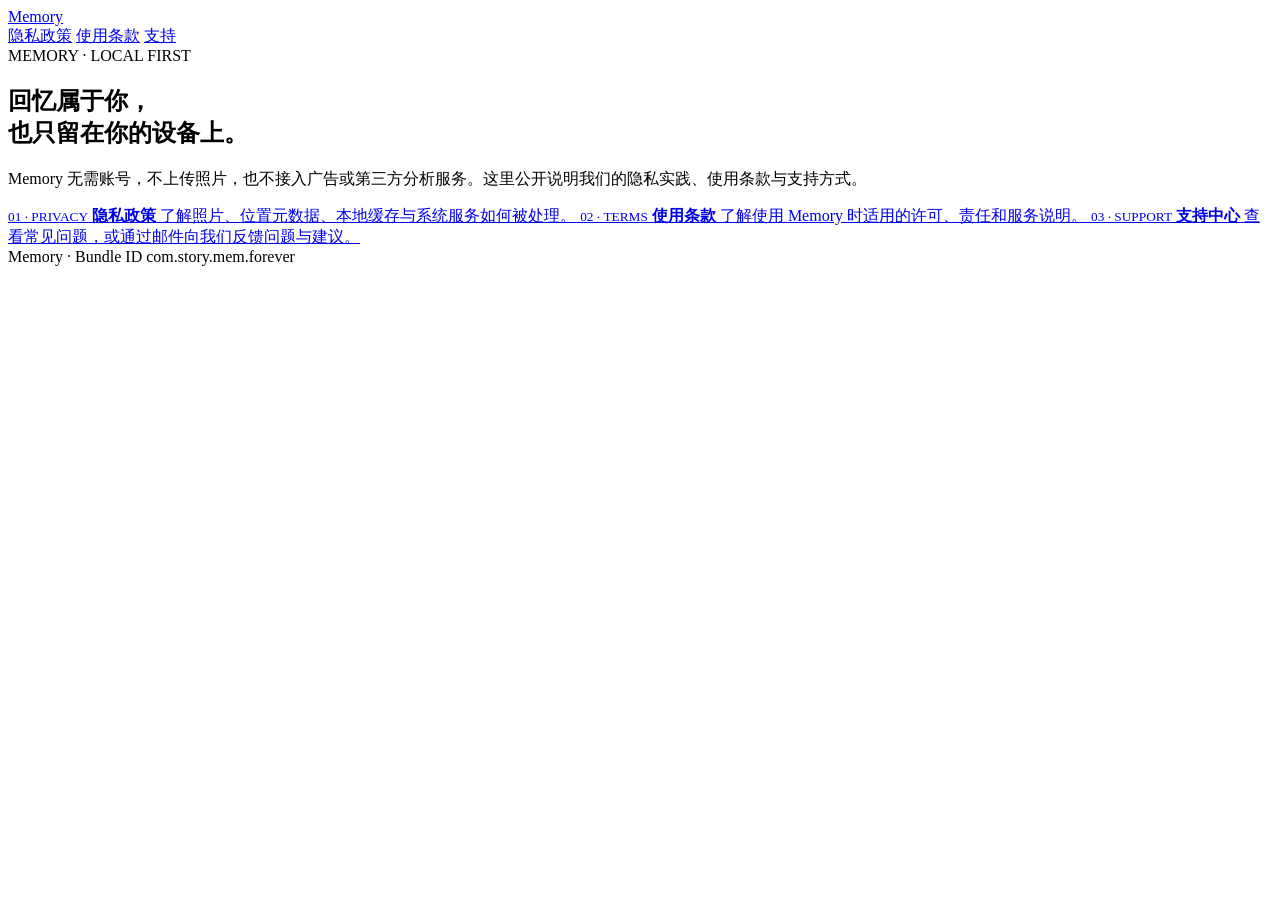
==== docs/index.html @ 9e57f010 "Add Memory legal site: index.html" ====
<!doctype html>
<html lang="zh-Hans">
  <head>
    <meta charset="utf-8" />
    <meta name="viewport" content="width=device-width, initial-scale=1" />
    <meta name="description" content="Memory App 隐私政策、使用条款与支持中心。" />
    <title>Memory · Legal & Support</title>
    <link rel="stylesheet" href="./styles.css" />
  </head>
  <body>
    <header class="site-header shell">
      <a class="brand" href="./"><i class="mark" aria-hidden="true"></i>Memory</a>
      <nav aria-label="网站导航">
        <a href="./privacy/">隐私政策</a>
        <a href="./terms/">使用条款</a>
        <a href="./support/">支持</a>
      </nav>
    </header>

    <main class="shell">
      <section class="hero">
        <span class="eyebrow">MEMORY · LOCAL FIRST</span>
        <h1>回忆属于你，<br />也只留在你的设备上。</h1>
        <p>Memory 无需账号，不上传照片，也不接入广告或第三方分析服务。这里公开说明我们的隐私实践、使用条款与支持方式。</p>
      </section>

      <section class="cards" aria-label="法律与支持页面">
        <a class="card" href="./privacy/">
          <small>01 · PRIVACY</small>
          <strong>隐私政策</strong>
          <span>了解照片、位置元数据、本地缓存与系统服务如何被处理。</span>
        </a>
        <a class="card" href="./terms/">
          <small>02 · TERMS</small>
          <strong>使用条款</strong>
          <span>了解使用 Memory 时适用的许可、责任和服务说明。</span>
        </a>
        <a class="card" href="./support/">
          <small>03 · SUPPORT</small>
          <strong>支持中心</strong>
          <span>查看常见问题，或通过邮件向我们反馈问题与建议。</span>
        </a>
      </section>
    </main>

    <footer class="site-footer shell">Memory · Bundle ID com.story.mem.forever</footer>
  </body>
</html>
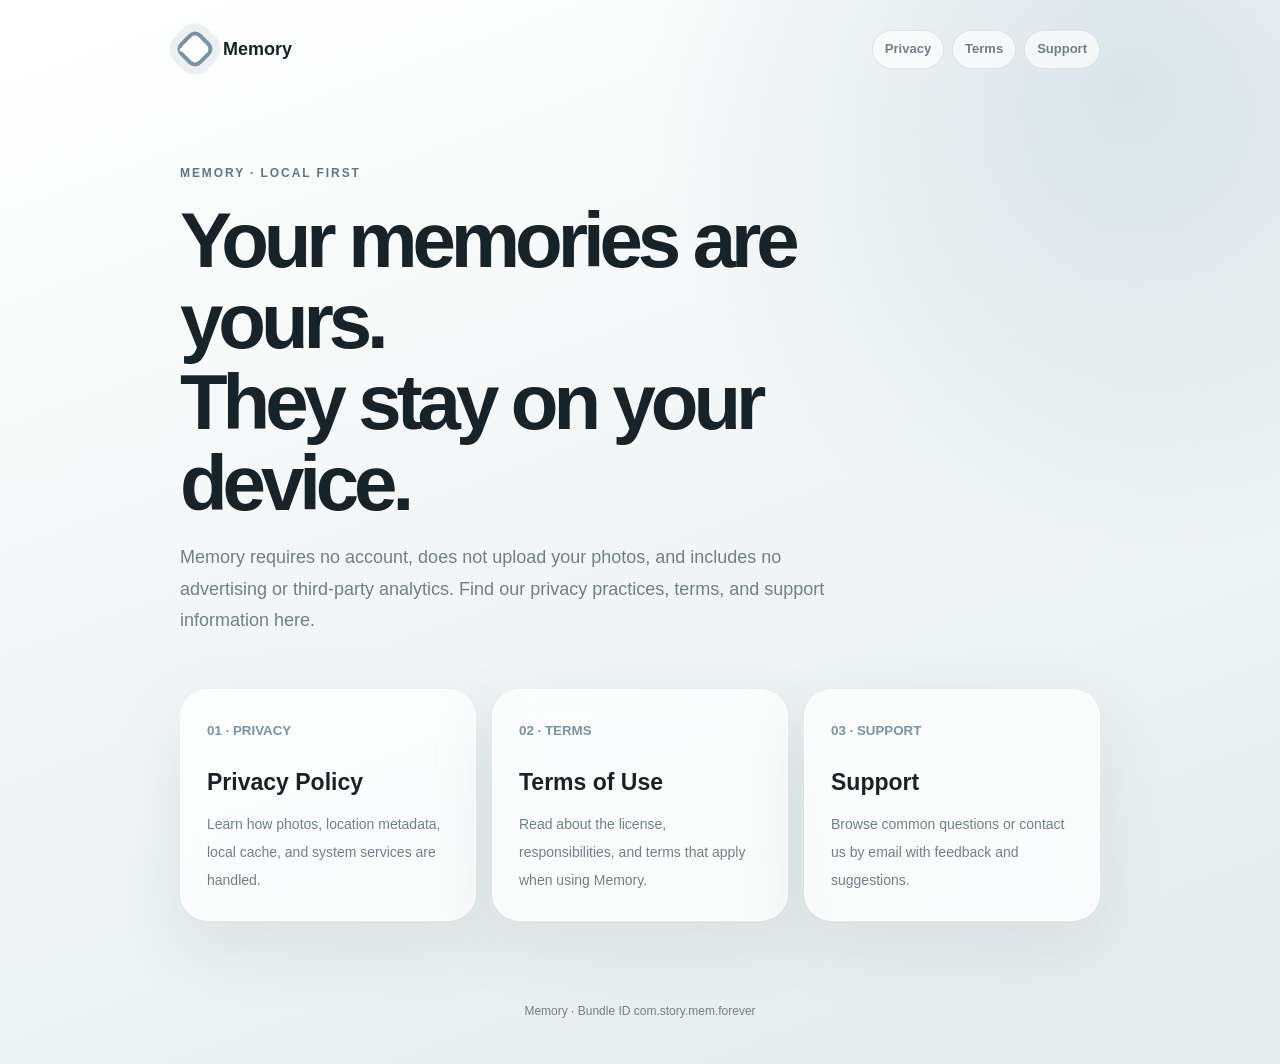
==== commit 8cf73fd1: "Make English primary on docs/index.html" ====
--- a/docs/index.html
+++ b/docs/index.html
@@ -1,44 +1,44 @@
 <!doctype html>
-<html lang="zh-Hans">
+<html lang="en">
   <head>
     <meta charset="utf-8" />
     <meta name="viewport" content="width=device-width, initial-scale=1" />
-    <meta name="description" content="Memory App 隐私政策、使用条款与支持中心。" />
-    <title>Memory · Legal & Support</title>
+    <meta name="description" content="Privacy, terms, and support information for the Memory app." />
+    <title>Memory · Legal &amp; Support</title>
     <link rel="stylesheet" href="./styles.css" />
   </head>
   <body>
     <header class="site-header shell">
       <a class="brand" href="./"><i class="mark" aria-hidden="true"></i>Memory</a>
-      <nav aria-label="网站导航">
-        <a href="./privacy/">隐私政策</a>
-        <a href="./terms/">使用条款</a>
-        <a href="./support/">支持</a>
+      <nav aria-label="Site navigation">
+        <a href="./privacy/">Privacy</a>
+        <a href="./terms/">Terms</a>
+        <a href="./support/">Support</a>
       </nav>
     </header>
 
     <main class="shell">
       <section class="hero">
         <span class="eyebrow">MEMORY · LOCAL FIRST</span>
-        <h1>回忆属于你，<br />也只留在你的设备上。</h1>
-        <p>Memory 无需账号，不上传照片，也不接入广告或第三方分析服务。这里公开说明我们的隐私实践、使用条款与支持方式。</p>
+        <h1>Your memories are yours.<br />They stay on your device.</h1>
+        <p>Memory requires no account, does not upload your photos, and includes no advertising or third-party analytics. Find our privacy practices, terms, and support information here.</p>
       </section>
 
-      <section class="cards" aria-label="法律与支持页面">
+      <section class="cards" aria-label="Legal and support pages">
         <a class="card" href="./privacy/">
           <small>01 · PRIVACY</small>
-          <strong>隐私政策</strong>
-          <span>了解照片、位置元数据、本地缓存与系统服务如何被处理。</span>
+          <strong>Privacy Policy</strong>
+          <span>Learn how photos, location metadata, local cache, and system services are handled.</span>
         </a>
         <a class="card" href="./terms/">
           <small>02 · TERMS</small>
-          <strong>使用条款</strong>
-          <span>了解使用 Memory 时适用的许可、责任和服务说明。</span>
+          <strong>Terms of Use</strong>
+          <span>Read about the license, responsibilities, and terms that apply when using Memory.</span>
         </a>
         <a class="card" href="./support/">
           <small>03 · SUPPORT</small>
-          <strong>支持中心</strong>
-          <span>查看常见问题，或通过邮件向我们反馈问题与建议。</span>
+          <strong>Support</strong>
+          <span>Browse common questions or contact us by email with feedback and suggestions.</span>
         </a>
       </section>
     </main>
--- a/docs/styles.css
+++ b/docs/styles.css
@@ -0,0 +1,266 @@
+:root {
+  color-scheme: light;
+  --ink: #182329;
+  --muted: #6f8088;
+  --accent: #7893a2;
+  --accent-deep: #5d7885;
+  --accent-soft: #dfe8eb;
+  --paper: #f8faf9;
+  --line: rgba(103, 132, 145, 0.18);
+  font-family: -apple-system, BlinkMacSystemFont, "SF Pro Text", "PingFang SC",
+    "Hiragino Sans GB", "Segoe UI", sans-serif;
+}
+
+* {
+  box-sizing: border-box;
+}
+
+html {
+  scroll-behavior: smooth;
+}
+
+body {
+  margin: 0;
+  color: var(--ink);
+  background:
+    radial-gradient(circle at 88% 8%, rgba(153, 181, 193, 0.3), transparent 30rem),
+    linear-gradient(160deg, #ffffff, #edf2f3 68%, #e3ebed);
+  line-height: 1.75;
+}
+
+a {
+  color: var(--accent-deep);
+}
+
+.shell {
+  width: min(100% - 32px, 920px);
+  margin: 0 auto;
+}
+
+.site-header {
+  display: flex;
+  align-items: center;
+  justify-content: space-between;
+  gap: 24px;
+  padding: 30px 0 18px;
+}
+
+.brand {
+  display: inline-flex;
+  align-items: center;
+  gap: 13px;
+  color: var(--ink);
+  font-size: 18px;
+  font-weight: 750;
+  text-decoration: none;
+}
+
+.mark {
+  position: relative;
+  width: 30px;
+  height: 30px;
+  border: 4px solid var(--accent);
+  border-radius: 9px;
+  box-shadow: 0 0 0 8px rgba(120, 147, 162, 0.13);
+  transform: rotate(45deg);
+}
+
+.mark::after {
+  position: absolute;
+  left: -3px;
+  top: 11px;
+  width: 28px;
+  height: 4px;
+  border-radius: 99px;
+  background: rgba(255, 255, 255, 0.9);
+  content: "";
+  transform: rotate(-42deg);
+}
+
+nav {
+  display: flex;
+  flex-wrap: wrap;
+  justify-content: flex-end;
+  gap: 8px;
+}
+
+nav a,
+.language-link {
+  padding: 7px 12px;
+  border: 1px solid var(--line);
+  border-radius: 999px;
+  color: var(--muted);
+  background: rgba(255, 255, 255, 0.68);
+  font-size: 13px;
+  font-weight: 650;
+  text-decoration: none;
+}
+
+.hero {
+  padding: 76px 0 52px;
+}
+
+.eyebrow {
+  display: block;
+  color: var(--accent-deep);
+  font-size: 12px;
+  font-weight: 800;
+  letter-spacing: 0.16em;
+}
+
+h1 {
+  max-width: 760px;
+  margin: 16px 0 18px;
+  font-size: clamp(44px, 8vw, 78px);
+  line-height: 1.04;
+  letter-spacing: -0.065em;
+}
+
+.hero p {
+  max-width: 660px;
+  margin: 0;
+  color: var(--muted);
+  font-size: 18px;
+}
+
+.cards {
+  display: grid;
+  grid-template-columns: repeat(3, minmax(0, 1fr));
+  gap: 16px;
+  padding-bottom: 80px;
+}
+
+.card,
+.document {
+  border: 1px solid rgba(255, 255, 255, 0.82);
+  background: rgba(255, 255, 255, 0.76);
+  box-shadow: 0 24px 70px rgba(64, 88, 99, 0.11);
+  backdrop-filter: blur(18px);
+}
+
+.card {
+  min-height: 220px;
+  padding: 26px;
+  border-radius: 28px;
+  text-decoration: none;
+}
+
+.card small {
+  color: var(--accent);
+  font-weight: 800;
+}
+
+.card strong {
+  display: block;
+  margin: 18px 0 8px;
+  color: var(--ink);
+  font-size: 23px;
+}
+
+.card span {
+  color: var(--muted);
+  font-size: 14px;
+}
+
+.document {
+  margin: 42px 0 72px;
+  padding: clamp(28px, 6vw, 62px);
+  border-radius: 38px;
+}
+
+.document-header {
+  display: flex;
+  align-items: flex-end;
+  justify-content: space-between;
+  gap: 20px;
+  padding-bottom: 28px;
+  border-bottom: 1px solid var(--line);
+}
+
+.document-header h1 {
+  margin: 9px 0 0;
+  font-size: clamp(40px, 7vw, 64px);
+}
+
+.updated {
+  flex: none;
+  color: var(--muted);
+  font-size: 13px;
+}
+
+.notice {
+  margin: 30px 0;
+  padding: 18px 20px;
+  border-radius: 20px;
+  color: var(--accent-deep);
+  background: var(--accent-soft);
+  font-size: 14px;
+}
+
+.document section {
+  padding: 19px 0;
+}
+
+.document h2 {
+  margin: 0 0 8px;
+  font-size: 21px;
+}
+
+.document p,
+.document li {
+  color: #46565e;
+}
+
+.document ul {
+  margin: 8px 0;
+  padding-left: 22px;
+}
+
+.english {
+  margin-top: 48px;
+  padding-top: 48px;
+  border-top: 1px solid var(--line);
+}
+
+.contact {
+  display: inline-flex;
+  align-items: center;
+  margin-top: 10px;
+  padding: 13px 18px;
+  border-radius: 999px;
+  color: white;
+  background: var(--accent-deep);
+  font-weight: 750;
+  text-decoration: none;
+}
+
+.site-footer {
+  padding: 0 0 42px;
+  color: var(--muted);
+  font-size: 12px;
+  text-align: center;
+}
+
+@media (max-width: 720px) {
+  .site-header {
+    align-items: flex-start;
+    flex-direction: column;
+  }
+
+  nav {
+    justify-content: flex-start;
+  }
+
+  .hero {
+    padding-top: 45px;
+  }
+
+  .cards {
+    grid-template-columns: 1fr;
+  }
+
+  .document-header {
+    align-items: flex-start;
+    flex-direction: column;
+  }
+}
